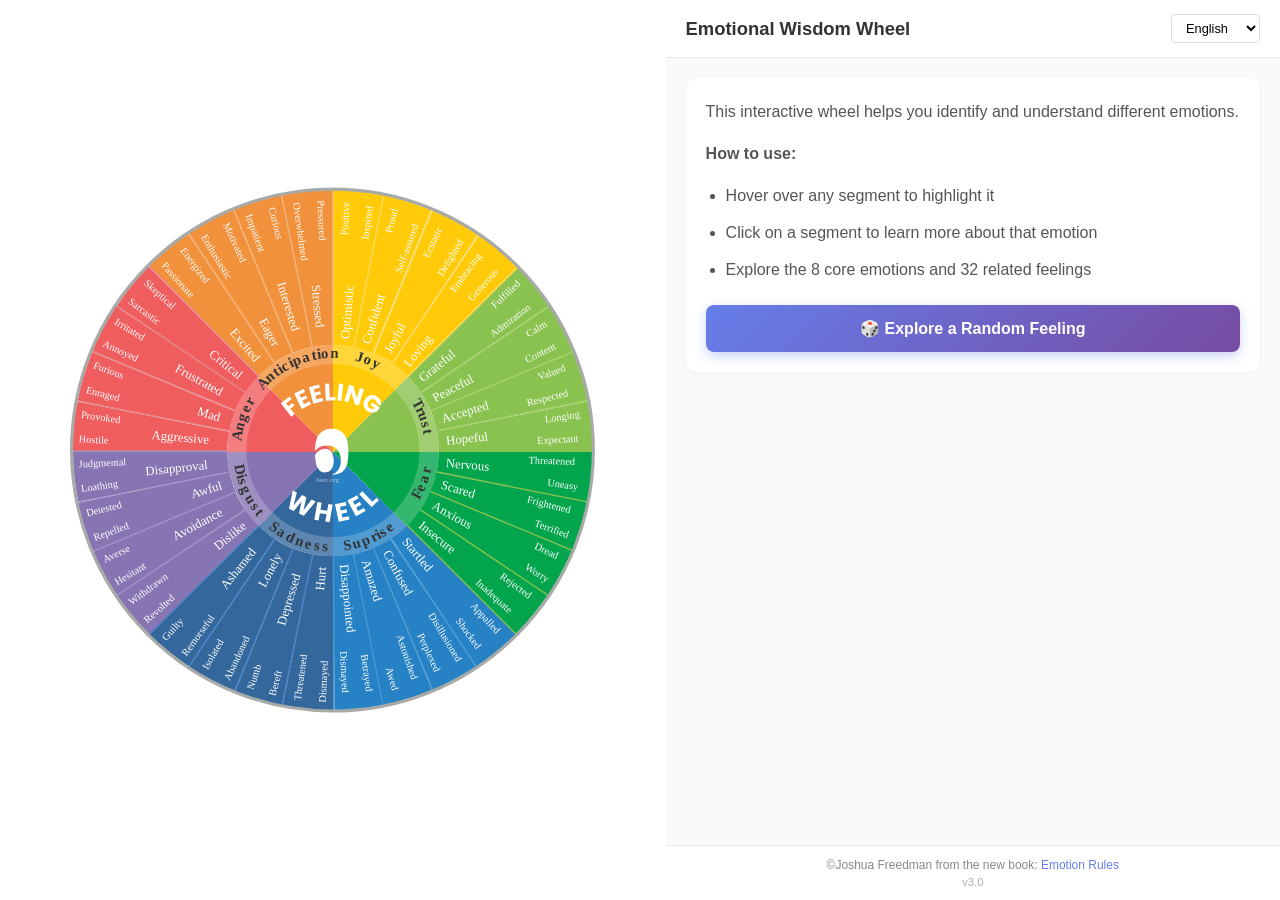
==== index.html @ 66794c17 "v3.0: Redesign with tabbed UI, emojis, and story examples Major redesign of the Emotional Wisdom Whe" ====
<!DOCTYPE html>
<html lang="en">
<head>
    <meta charset="UTF-8">
    <meta name="viewport" content="width=device-width, initial-scale=1.0">
    <title>Emotional Wisdom Wheel</title>
    <link rel="stylesheet" href="styles.css">
</head>
<body>
    <div class="container">
        <div class="wheel-section">
            <div id="svg-wrapper">
                <!-- SVG loaded dynamically via JavaScript -->
            </div>
            <!-- Selection marker shows which segment is selected -->
            <div class="selection-marker" id="selectionMarker"></div>
            <!-- Cursor glow effect -->
            <div class="cursor-glow" id="cursorGlow"></div>
        </div>

        <div class="info-section">
            <div class="panel-header">
                <h1 id="page-title">Emotional Wisdom Wheel</h1>
                <select id="language-selector" class="language-selector">
                    <option value="en">English</option>
                    <option value="es">Español</option>
                    <option value="it">Italiano</option>
                    <option value="ja">日本語</option>
                </select>
            </div>

            <!-- Emotion Header - Colored Box (hidden until selection) -->
            <div class="emotion-header" id="emotionHeader" style="display: none;">
                <div class="emotion-category" id="emotionCategory"></div>
                <div class="emotion-title-row">
                    <span class="emotion-name" id="emotionName"></span>
                    <span class="main-emoji" id="mainEmoji"></span>
                </div>
            </div>

            <!-- Toolbar (hidden until selection) -->
            <div class="toolbar" id="toolbar" style="display: none;">
                <button class="toolbar-btn active" data-tab="essentials">
                    <span class="icon">🧮</span> Essentials
                </button>
                <button class="toolbar-btn" data-tab="algebra">
                    <span class="icon">🧭</span> Algebra
                </button>
                <button class="toolbar-btn" data-tab="wisdom">
                    <span class="icon">💡</span> Wisdom
                </button>
                <button class="toolbar-btn" data-tab="examples">
                    <span class="icon">📖</span> Examples
                </button>
                <button class="toolbar-btn" data-tab="emojis">
                    <span class="icon">🤨</span> Emojis
                </button>
            </div>

            <div class="content-area" id="content-area">
                <!-- Welcome message (shown by default) -->
                <div id="welcome-message" class="welcome-message">
                    <p>This interactive wheel helps you identify and understand different emotions.</p>
                    <p><strong>How to use:</strong></p>
                    <ul>
                        <li>Hover over any segment to highlight it</li>
                        <li>Click on a segment to learn more about that emotion</li>
                        <li>Explore the 8 core emotions and 32 related feelings</li>
                    </ul>
                    <button class="random-feeling-btn" id="randomFeelingBtn">
                        🎲 Explore a Random Feeling
                    </button>
                </div>

                <!-- Essentials Tab (Default) -->
                <div id="tab-essentials" class="tab-content">
                    <div class="section-block definition-block">
                        <div class="section-label">Definition</div>
                        <p class="section-text" id="definitionText"></p>
                    </div>
                    <div class="section-block purpose-block">
                        <div class="section-label">Adaptive Purpose</div>
                        <p class="section-text" id="purposeText"></p>
                    </div>
                </div>

                <!-- Algebra Tab -->
                <div id="tab-algebra" class="tab-content">
                    <div class="section-block">
                        <div class="section-label">Emotional Algebra</div>
                        <div class="algebra-note" id="algebraText"></div>
                    </div>
                    <div class="section-block">
                        <div class="section-label">Related Feelings</div>
                        <div class="related-feelings-list" id="relatedFeelingsList"></div>
                    </div>
                    <div class="section-block">
                        <div class="section-label">Explore Related Feelings</div>
                        <div class="explore-grid" id="exploreGrid"></div>
                        <div class="opposite-card" id="oppositeCard"></div>
                    </div>
                </div>

                <!-- Wisdom Tab -->
                <div id="tab-wisdom" class="tab-content">
                    <div class="section-block">
                        <div class="section-label">Guiding Question</div>
                        <div class="wisdom-question" id="wisdomQuestion"></div>
                    </div>
                    <div class="section-block">
                        <div class="section-label">Overload Risk</div>
                        <div class="wisdom-risk" id="wisdomRisk"></div>
                    </div>
                    <div class="section-block">
                        <div class="section-label">Balance Tip</div>
                        <div class="wisdom-tip" id="wisdomTip"></div>
                    </div>
                </div>

                <!-- Examples Tab -->
                <div id="tab-examples" class="tab-content">
                    <div id="quotesContainer"></div>
                    <div class="story-card" id="storyCard">
                        <div class="story-label">Real-Life Example</div>
                        <p id="storyText"></p>
                    </div>
                </div>

                <!-- Emojis Tab -->
                <div id="tab-emojis" class="tab-content">
                    <div class="emoji-grid-equal" id="emojiGrid"></div>
                </div>
            </div>

            <div class="panel-footer">
                <p class="copyright">©Joshua Freedman from the new book: <a href="https://emotionrules.com" target="_blank">Emotion Rules</a></p>
                <p class="version">v3.0</p>
            </div>
        </div>
    </div>

    <!-- Toast notification -->
    <div class="toast" id="toast">Copied!</div>

    <script src="script.js"></script>
</body>
</html>
---- styles.css ----
* {
    margin: 0;
    padding: 0;
    box-sizing: border-box;
}

body {
    font-family: 'Segoe UI', Tahoma, Geneva, Verdana, sans-serif;
    background: #f5f6f8;
    min-height: 100vh;
}

.container {
    display: flex;
    height: 100vh;
}

/* ===== LEFT SIDE - WHEEL ===== */
.wheel-section {
    flex: 0 0 52%;
    display: flex;
    align-items: center;
    justify-content: center;
    padding: 24px;
    background: white;
    position: relative;
}

#svg-wrapper {
    width: 85%;
    height: 85%;
    display: flex;
    align-items: center;
    justify-content: center;
}

#svg-wrapper svg {
    width: 100%;
    height: 100%;
    max-width: 100%;
    max-height: 100%;
    display: block;
}

/* Make text non-clickable but allow clicks on backgrounds */
#svg-wrapper text {
    pointer-events: none;
}

#svg-wrapper g[id*="-background"] {
    pointer-events: auto;
    cursor: pointer;
}

/* Cursor glow effect on wheel */
.cursor-glow {
    position: fixed;
    width: 50px;
    height: 50px;
    background: radial-gradient(circle, rgba(255,255,255,0.7) 0%, transparent 70%);
    border-radius: 50%;
    pointer-events: none;
    transform: translate(-50%, -50%);
    z-index: 50;
    opacity: 0;
    transition: opacity 0.15s;
}

/* Selection marker on wheel */
.selection-marker {
    position: absolute;
    width: 18px;
    height: 18px;
    background: white;
    border: 3px solid #333;
    border-radius: 50%;
    box-shadow: 0 0 0 3px rgba(255,255,255,0.8), 0 2px 8px rgba(0,0,0,0.3);
    pointer-events: none;
    z-index: 60;
    transition: all 0.3s ease;
    display: none;
}

.selection-marker.visible {
    display: block;
}

.selection-marker::after {
    content: '';
    position: absolute;
    top: 50%;
    left: 50%;
    transform: translate(-50%, -50%);
    width: 6px;
    height: 6px;
    background: #333;
    border-radius: 50%;
}

/* SVG Interaction Styles - Subtle hover */
#svg-wrapper g[id*="-1-"],
#svg-wrapper g[id*="-2-"],
#svg-wrapper g[id*="-3-"],
#svg-wrapper g[id*="-4-"] {
    cursor: pointer;
    transition: filter 0.15s ease, opacity 0.15s ease;
}

/* Hover effect - subtle brightness */
#svg-wrapper g[id*="-1-"]:hover,
#svg-wrapper g[id*="-2-"]:hover,
#svg-wrapper g[id*="-3-"]:hover,
#svg-wrapper g[id*="-4-"]:hover,
#svg-wrapper g[id*="-background"]:hover {
    filter: brightness(1.08);
}

/* Active/Selected state */
#svg-wrapper g.active {
    filter: brightness(1.1) drop-shadow(0 0 6px rgba(0, 0, 0, 0.2));
}

/* ===== RIGHT SIDE - INFO PANEL ===== */
.info-section {
    flex: 0 0 48%;
    background: #fafafa;
    display: flex;
    flex-direction: column;
    overflow: hidden;
}

/* Panel header */
.panel-header {
    padding: 14px 20px;
    background: white;
    border-bottom: 1px solid #e8e8e8;
    display: flex;
    justify-content: space-between;
    align-items: center;
}

.panel-header h1 {
    font-size: 1.15rem;
    color: #333;
    font-weight: 600;
}

.language-selector {
    padding: 5px 10px;
    border: 1px solid #ddd;
    border-radius: 4px;
    font-size: 0.8rem;
    background: white;
    cursor: pointer;
}

/* ===== EMOTION HEADER - COLORED BOX ===== */
.emotion-header {
    margin: 16px;
    padding: 18px 20px;
    border-radius: 12px;
    color: white;
    animation: fadeIn 0.3s ease;
}

/* Category-specific header colors */
.emotion-header.joy {
    background: linear-gradient(135deg, #ffcb09 0%, #f5bc00 100%);
    box-shadow: 0 4px 12px rgba(255, 203, 9, 0.35);
}
.emotion-header.trust {
    background: linear-gradient(135deg, #89c24f 0%, #7ab343 100%);
    box-shadow: 0 4px 12px rgba(137, 194, 79, 0.35);
}
.emotion-header.fear {
    background: linear-gradient(135deg, #03a54c 0%, #029a45 100%);
    box-shadow: 0 4px 12px rgba(3, 165, 76, 0.35);
}
.emotion-header.surprise {
    background: linear-gradient(135deg, #2782c5 0%, #2276b5 100%);
    box-shadow: 0 4px 12px rgba(39, 130, 197, 0.35);
}
.emotion-header.sadness {
    background: linear-gradient(135deg, #34689d 0%, #2d5a8a 100%);
    box-shadow: 0 4px 12px rgba(52, 104, 157, 0.35);
}
.emotion-header.disgust {
    background: linear-gradient(135deg, #8774b3 0%, #7a67a6 100%);
    box-shadow: 0 4px 12px rgba(135, 116, 179, 0.35);
}
.emotion-header.anger {
    background: linear-gradient(135deg, #f05d5f 0%, #e54d4f 100%);
    box-shadow: 0 4px 12px rgba(240, 93, 95, 0.35);
}
.emotion-header.anticipation {
    background: linear-gradient(135deg, #f2913b 0%, #e88530 100%);
    box-shadow: 0 4px 12px rgba(242, 145, 59, 0.35);
}

.emotion-category {
    font-size: 0.7rem;
    text-transform: uppercase;
    letter-spacing: 1.5px;
    opacity: 0.85;
    margin-bottom: 4px;
}

.emotion-title-row {
    display: flex;
    align-items: center;
    gap: 10px;
}

.emotion-name {
    font-size: 1.9rem;
    font-weight: 700;
}

.main-emoji {
    font-size: 1.8rem;
}

/* ===== TOOLBAR ===== */
.toolbar {
    display: flex;
    padding: 0 16px;
    background: white;
    border-bottom: 1px solid #e8e8e8;
}

.toolbar-btn {
    display: flex;
    align-items: center;
    gap: 6px;
    padding: 12px 14px;
    border: none;
    background: transparent;
    font-size: 0.82rem;
    font-weight: 500;
    color: #666;
    cursor: pointer;
    transition: all 0.2s;
    border-bottom: 2px solid transparent;
    margin-bottom: -1px;
}

.toolbar-btn:hover {
    color: #333;
    background: #f8f8f8;
}

.toolbar-btn.active {
    color: #03a54c;
    border-bottom-color: #03a54c;
    background: white;
}

.toolbar-btn .icon {
    font-size: 1rem;
}

/* ===== CONTENT AREA ===== */
.content-area {
    flex: 1;
    overflow-y: auto;
    padding: 20px;
}

.tab-content {
    display: none;
    animation: fadeIn 0.25s ease;
}

.tab-content.active {
    display: block;
}

@keyframes fadeIn {
    from { opacity: 0; transform: translateY(6px); }
    to { opacity: 1; transform: translateY(0); }
}

/* Welcome message */
.welcome-message {
    padding: 20px;
    background: white;
    border-radius: 10px;
    box-shadow: 0 1px 4px rgba(0,0,0,0.04);
}

.welcome-message p {
    color: #555;
    line-height: 1.7;
    margin-bottom: 15px;
}

.welcome-message ul {
    color: #555;
    margin-left: 20px;
    line-height: 1.8;
}

.welcome-message ul li {
    margin-bottom: 8px;
}

/* Random Feeling Button */
.random-feeling-btn {
    display: block;
    width: 100%;
    margin-top: 20px;
    padding: 14px 24px;
    background: linear-gradient(135deg, #667eea 0%, #764ba2 100%);
    color: white;
    border: none;
    border-radius: 8px;
    font-size: 1rem;
    font-weight: 600;
    cursor: pointer;
    transition: all 0.2s;
    box-shadow: 0 4px 12px rgba(102, 126, 234, 0.35);
}

.random-feeling-btn:hover {
    transform: translateY(-2px);
    box-shadow: 0 6px 16px rgba(102, 126, 234, 0.45);
}

.random-feeling-btn:active {
    transform: translateY(0);
}

/* ===== SECTION BLOCKS ===== */
.section-block {
    background: white;
    border-radius: 10px;
    padding: 16px 18px;
    margin-bottom: 12px;
    box-shadow: 0 1px 4px rgba(0,0,0,0.04);
}

.section-label {
    font-size: 0.7rem;
    font-weight: 600;
    text-transform: uppercase;
    letter-spacing: 0.5px;
    color: #888;
    margin-bottom: 8px;
}

.section-text {
    font-size: 0.92rem;
    line-height: 1.6;
    color: #444;
}

/* Essentials Tab */
.definition-block {
    border-left: 3px solid #03a54c;
    padding-left: 14px;
}

.purpose-block {
    background: linear-gradient(135deg, #f0fdf4 0%, #dcfce7 100%);
    border-left: 3px solid #16a34a;
}

.purpose-block .section-label {
    color: #16a34a;
}

/* ===== ALGEBRA TAB ===== */
.algebra-note {
    padding: 14px;
    background: linear-gradient(135deg, #f0f4ff 0%, #e8f0ff 100%);
    border-radius: 8px;
    font-size: 0.88rem;
    line-height: 1.55;
    color: #444;
    border-left: 3px solid #667eea;
}

.algebra-note strong {
    color: #667eea;
}

.related-feelings-list {
    display: flex;
    flex-direction: column;
    gap: 8px;
}

.related-item {
    display: flex;
    align-items: center;
    gap: 12px;
    padding: 12px 14px;
    background: #f8f9fa;
    border-radius: 8px;
    transition: all 0.15s;
    cursor: pointer;
}

.related-item:hover {
    background: #e8f5e9;
    transform: translateX(4px);
}

.related-emojis {
    font-size: 1.15rem;
    min-width: 55px;
}

.related-name {
    flex: 1;
    font-weight: 500;
    color: #333;
    font-size: 0.9rem;
}

.copy-btn {
    padding: 5px 12px;
    background: #e8e8e8;
    border: none;
    border-radius: 5px;
    font-size: 0.72rem;
    cursor: pointer;
    transition: all 0.15s;
    color: #555;
}

.copy-btn:hover {
    background: #03a54c;
    color: white;
}

.explore-grid {
    display: flex;
    flex-wrap: wrap;
    gap: 8px;
}

.explore-card,
.explore-chip {
    display: flex;
    align-items: center;
    gap: 6px;
    padding: 8px 14px;
    background: #f0f0f0;
    border-radius: 20px;
    font-size: 0.82rem;
    cursor: pointer;
    transition: all 0.15s;
}

.explore-card:hover,
.explore-chip:hover {
    background: #667eea;
    color: white;
}

.explore-emoji,
.explore-chip .chip-emoji {
    font-size: 0.95rem;
}

.explore-name {
    font-weight: 500;
}

/* Feeling chips in Algebra tab */
.feeling-chip {
    display: inline-flex;
    align-items: center;
    gap: 6px;
    padding: 8px 14px;
    background: #f0f0f0;
    border-radius: 20px;
    font-size: 0.85rem;
    margin-right: 6px;
    margin-bottom: 6px;
}

/* Opposite card structure */
.opposite-label {
    font-size: 0.7rem;
    font-weight: 600;
    text-transform: uppercase;
    letter-spacing: 0.5px;
    color: #b91c1c;
    margin-bottom: 8px;
}

.opposite-content {
    display: flex;
    align-items: center;
    gap: 10px;
}

.opposite-name {
    font-weight: 600;
    color: #991b1b;
    font-size: 0.95rem;
}

/* No content message */
.no-content {
    color: #888;
    font-style: italic;
    padding: 20px;
    text-align: center;
}

.opposite-card {
    display: flex;
    align-items: center;
    gap: 14px;
    padding: 14px 16px;
    background: linear-gradient(135deg, #fef3f2 0%, #fee2e2 100%);
    border-radius: 10px;
    cursor: pointer;
    transition: all 0.2s;
    margin-top: 12px;
    border: 1px solid #fecaca;
}

.opposite-card:hover {
    transform: translateY(-2px);
    box-shadow: 0 4px 12px rgba(239, 68, 68, 0.15);
}

.opposite-emoji {
    font-size: 1.4rem;
}

.opposite-info .name {
    font-weight: 600;
    color: #991b1b;
    font-size: 0.95rem;
}

.opposite-info .category {
    font-size: 0.72rem;
    color: #b91c1c;
    opacity: 0.8;
}

/* ===== WISDOM TAB ===== */
.wisdom-question {
    padding: 16px;
    background: #f8f9ff;
    border-radius: 8px;
    font-style: italic;
    font-size: 1rem;
    line-height: 1.55;
    color: #333;
    border-left: 3px solid #667eea;
}

.wisdom-risk {
    padding: 14px;
    background: #fffbeb;
    border-radius: 8px;
    font-size: 0.88rem;
    line-height: 1.55;
    color: #92400e;
    border-left: 3px solid #f59e0b;
}

.wisdom-tip {
    padding: 14px;
    background: #f0fdf4;
    border-radius: 8px;
    font-size: 0.88rem;
    line-height: 1.55;
    color: #166534;
    border-left: 3px solid #22c55e;
}

/* ===== EXAMPLES TAB ===== */
.quote-card {
    padding: 14px 16px;
    background: white;
    border-radius: 8px;
    margin-bottom: 10px;
    border-left: 3px solid #667eea;
    box-shadow: 0 1px 3px rgba(0,0,0,0.04);
}

.quote-text {
    font-style: italic;
    font-size: 0.95rem;
    line-height: 1.5;
    color: #333;
}

.quote-attribution {
    font-size: 0.8rem;
    color: #666;
    margin-top: 6px;
}

.story-card {
    padding: 16px;
    background: linear-gradient(135deg, #fef3c7 0%, #fde68a 100%);
    border-radius: 10px;
    margin-top: 14px;
}

.story-card .story-label {
    font-size: 0.7rem;
    font-weight: 600;
    text-transform: uppercase;
    color: #92400e;
    margin-bottom: 8px;
}

.story-card p {
    font-size: 0.88rem;
    line-height: 1.6;
    color: #78350f;
}

/* ===== EMOJIS TAB ===== */
.emoji-grid-equal {
    display: grid;
    grid-template-columns: repeat(2, 1fr);
    gap: 12px;
}

.emoji-card,
.emoji-card-equal {
    background: white;
    border-radius: 12px;
    padding: 20px 16px;
    text-align: center;
    transition: all 0.15s;
    border: 2px solid #e8e8e8;
}

.emoji-card:hover,
.emoji-card-equal:hover {
    border-color: #03a54c;
    transform: translateY(-2px);
    box-shadow: 0 4px 12px rgba(0,0,0,0.08);
}

.emoji-display,
.emoji-card-equal .emojis {
    font-size: 2.2rem;
    margin-bottom: 8px;
}

.emoji-label,
.emoji-card-equal .name {
    font-size: 0.9rem;
    font-weight: 500;
    color: #333;
    margin-bottom: 10px;
}

.copy-emoji-btn,
.emoji-copy-btn {
    padding: 8px 16px;
    background: #03a54c;
    color: white;
    border: none;
    border-radius: 6px;
    font-size: 0.8rem;
    font-weight: 500;
    cursor: pointer;
    transition: all 0.2s;
}

.copy-emoji-btn:hover,
.emoji-copy-btn:hover {
    background: #028a3d;
    transform: translateY(-1px);
}

/* ===== FOOTER ===== */
.panel-footer {
    padding: 12px 20px;
    background: white;
    border-top: 1px solid #e8e8e8;
    text-align: center;
}

.panel-footer .copyright {
    font-size: 0.75rem;
    color: #888;
    margin-bottom: 4px;
}

.panel-footer .copyright a {
    color: #667eea;
    text-decoration: none;
}

.panel-footer .copyright a:hover {
    text-decoration: underline;
}

.panel-footer .version {
    font-size: 0.7rem;
    color: #aaa;
}

/* ===== TOAST NOTIFICATION ===== */
.toast {
    position: fixed;
    bottom: 24px;
    left: 50%;
    transform: translateX(-50%) translateY(100px);
    background: #333;
    color: white;
    padding: 12px 24px;
    border-radius: 8px;
    font-size: 0.9rem;
    z-index: 1000;
    transition: transform 0.3s ease;
}

.toast.show,
.toast.visible {
    transform: translateX(-50%) translateY(0);
}

/* ===== RESPONSIVE DESIGN ===== */
@media (max-width: 1200px) {
    .container {
        flex-direction: column;
        height: auto;
    }

    .wheel-section {
        flex: 0 0 auto;
        width: 100%;
        min-height: 60vh;
        padding: 20px;
    }

    .info-section {
        flex: 0 0 auto;
        width: 100%;
        min-height: 400px;
    }

    #svg-wrapper {
        width: 95%;
        height: auto;
    }

    #svg-wrapper svg {
        max-width: 90vw;
        max-height: 55vh;
    }
}

@media (max-width: 768px) {
    .panel-header h1 {
        font-size: 1rem;
    }

    .toolbar-btn {
        padding: 10px 8px;
        font-size: 0.75rem;
    }

    .toolbar-btn .icon {
        font-size: 0.9rem;
    }

    .emotion-name {
        font-size: 1.5rem;
    }

    .emoji-grid-equal {
        grid-template-columns: repeat(2, 1fr);
        gap: 8px;
    }

    .emoji-card-equal {
        padding: 14px 10px;
    }

    .emoji-card-equal .emojis {
        font-size: 1.8rem;
    }
}
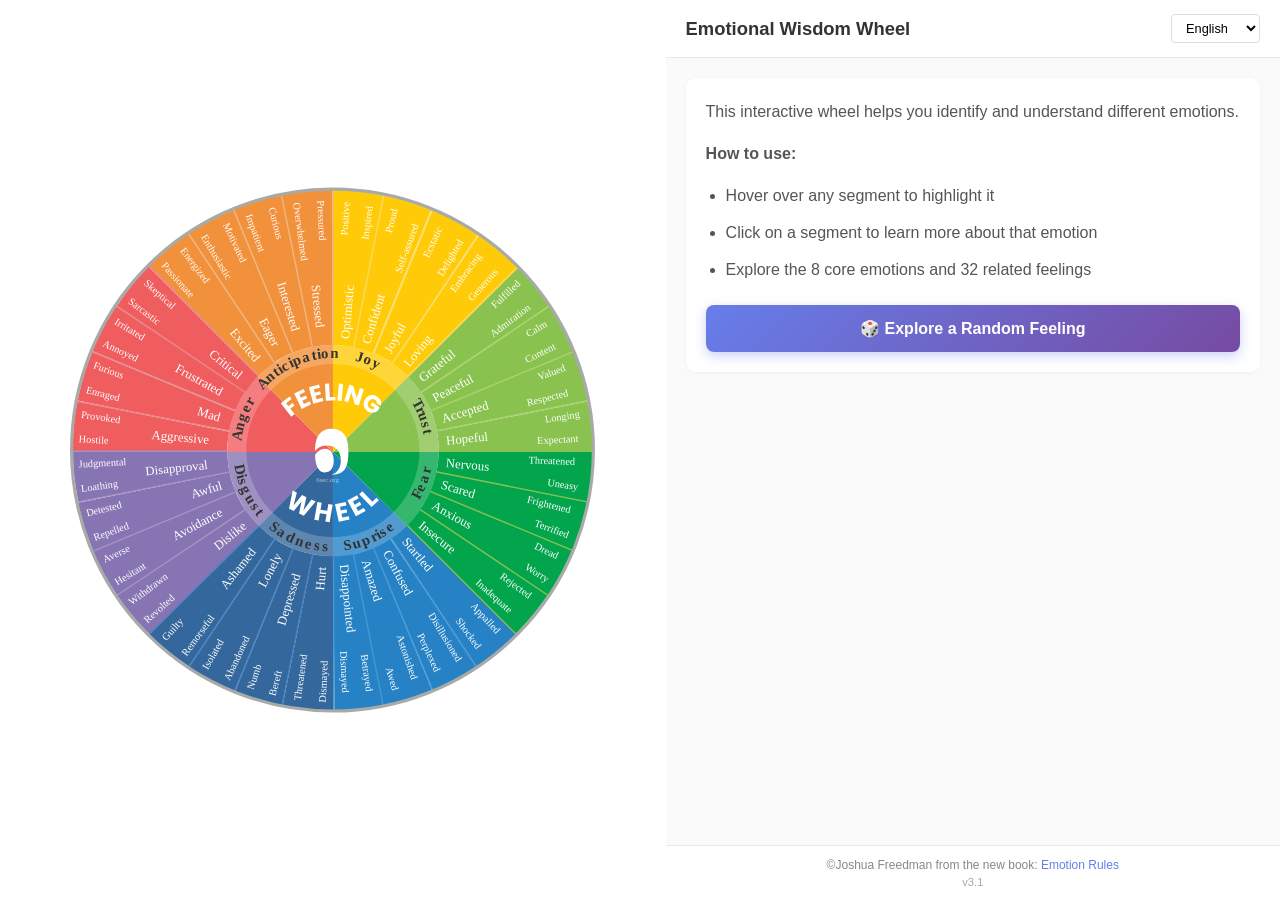
==== commit a3a85011: "v3.1: Add stories to all languages, fix translations, add Japanese locale - Fix story field not bein" ====
--- a/index.html
+++ b/index.html
@@ -134,7 +134,7 @@
 
             <div class="panel-footer">
                 <p class="copyright">©Joshua Freedman from the new book: <a href="https://emotionrules.com" target="_blank">Emotion Rules</a></p>
-                <p class="version">v3.0</p>
+                <p class="version">v3.1</p>
             </div>
         </div>
     </div>
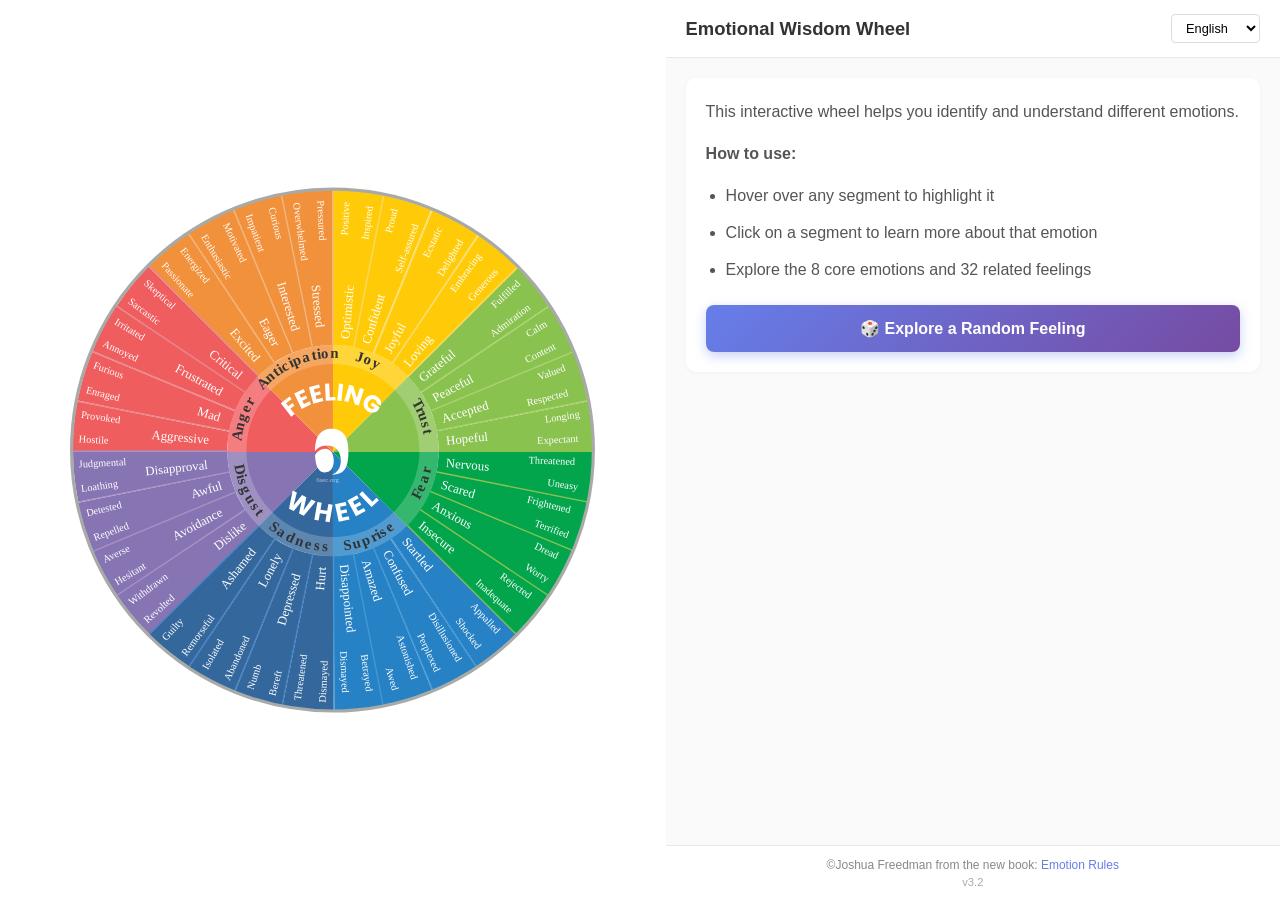
==== commit a45f9743: "Add Pardot subscriber gating for Wisdom and Examples tabs - Gate Wisdom and Examples tabs behind ema" ====
--- a/index.html
+++ b/index.html
@@ -134,7 +134,7 @@
 
             <div class="panel-footer">
                 <p class="copyright">©Joshua Freedman from the new book: <a href="https://emotionrules.com" target="_blank">Emotion Rules</a></p>
-                <p class="version">v3.1</p>
+                <p class="version">v3.2</p>
             </div>
         </div>
     </div>
--- a/styles.css
+++ b/styles.css
@@ -788,3 +788,228 @@
         font-size: 1.8rem;
     }
 }
+
+/* ===== SUBSCRIBER GATING ===== */
+
+/* Gated tab button styling */
+.toolbar-btn.gated {
+    position: relative;
+    opacity: 0.7;
+}
+
+.toolbar-btn .lock-icon {
+    font-size: 0.7rem;
+    margin-left: 4px;
+}
+
+.toolbar-btn.gated:hover {
+    opacity: 1;
+}
+
+/* ===== SUBSCRIBE MODAL ===== */
+.subscribe-modal {
+    position: fixed;
+    top: 0;
+    left: 0;
+    right: 0;
+    bottom: 0;
+    z-index: 2000;
+    display: flex;
+    align-items: center;
+    justify-content: center;
+    opacity: 0;
+    visibility: hidden;
+    transition: all 0.3s ease;
+}
+
+.subscribe-modal.visible {
+    opacity: 1;
+    visibility: visible;
+}
+
+.subscribe-modal-backdrop {
+    position: absolute;
+    top: 0;
+    left: 0;
+    right: 0;
+    bottom: 0;
+    background: rgba(0, 0, 0, 0.6);
+    backdrop-filter: blur(4px);
+}
+
+.subscribe-modal-content {
+    position: relative;
+    background: white;
+    border-radius: 16px;
+    padding: 32px;
+    max-width: 420px;
+    width: 90%;
+    box-shadow: 0 20px 60px rgba(0, 0, 0, 0.3);
+    transform: translateY(20px);
+    transition: transform 0.3s ease;
+}
+
+.subscribe-modal.visible .subscribe-modal-content {
+    transform: translateY(0);
+}
+
+.subscribe-modal-close {
+    position: absolute;
+    top: 12px;
+    right: 12px;
+    width: 32px;
+    height: 32px;
+    border: none;
+    background: #f0f0f0;
+    border-radius: 50%;
+    font-size: 1.4rem;
+    color: #666;
+    cursor: pointer;
+    display: flex;
+    align-items: center;
+    justify-content: center;
+    transition: all 0.2s;
+}
+
+.subscribe-modal-close:hover {
+    background: #e0e0e0;
+    color: #333;
+}
+
+.subscribe-modal-header {
+    text-align: center;
+    margin-bottom: 16px;
+}
+
+.subscribe-modal-icon {
+    font-size: 2.5rem;
+    display: block;
+    margin-bottom: 8px;
+}
+
+.subscribe-modal-header h2 {
+    font-size: 1.5rem;
+    color: #333;
+    margin: 0;
+}
+
+.subscribe-modal-description {
+    text-align: center;
+    color: #666;
+    font-size: 0.95rem;
+    line-height: 1.5;
+    margin-bottom: 24px;
+}
+
+/* Subscribe Form */
+.subscribe-form {
+    display: flex;
+    flex-direction: column;
+    gap: 14px;
+}
+
+.subscribe-form .form-group {
+    display: flex;
+    flex-direction: column;
+}
+
+.subscribe-form input,
+.subscribe-form select {
+    padding: 14px 16px;
+    border: 2px solid #e8e8e8;
+    border-radius: 10px;
+    font-size: 1rem;
+    transition: all 0.2s;
+    background: white;
+}
+
+.subscribe-form input:focus,
+.subscribe-form select:focus {
+    outline: none;
+    border-color: #03a54c;
+    box-shadow: 0 0 0 3px rgba(3, 165, 76, 0.1);
+}
+
+.subscribe-form input::placeholder {
+    color: #aaa;
+}
+
+.subscribe-form select {
+    cursor: pointer;
+    appearance: none;
+    background-image: url("data:image/svg+xml,%3Csvg xmlns='http://www.w3.org/2000/svg' width='12' height='12' viewBox='0 0 12 12'%3E%3Cpath fill='%23666' d='M6 8L1 3h10z'/%3E%3C/svg%3E");
+    background-repeat: no-repeat;
+    background-position: right 14px center;
+    padding-right: 40px;
+}
+
+.subscribe-submit-btn {
+    padding: 16px 24px;
+    background: linear-gradient(135deg, #03a54c 0%, #028a3d 100%);
+    color: white;
+    border: none;
+    border-radius: 10px;
+    font-size: 1.1rem;
+    font-weight: 600;
+    cursor: pointer;
+    transition: all 0.2s;
+    box-shadow: 0 4px 12px rgba(3, 165, 76, 0.3);
+    margin-top: 8px;
+}
+
+.subscribe-submit-btn:hover:not(:disabled) {
+    transform: translateY(-2px);
+    box-shadow: 0 6px 16px rgba(3, 165, 76, 0.4);
+}
+
+.subscribe-submit-btn:disabled {
+    opacity: 0.7;
+    cursor: not-allowed;
+}
+
+.subscribe-privacy {
+    text-align: center;
+    font-size: 0.8rem;
+    color: #888;
+    margin-top: 16px;
+    margin-bottom: 0;
+}
+
+/* Loading spinner */
+.loading-spinner {
+    display: inline-block;
+    width: 16px;
+    height: 16px;
+    border: 2px solid rgba(255, 255, 255, 0.3);
+    border-radius: 50%;
+    border-top-color: white;
+    animation: spin 0.8s linear infinite;
+    vertical-align: middle;
+    margin-right: 8px;
+}
+
+@keyframes spin {
+    to { transform: rotate(360deg); }
+}
+
+/* Mobile responsive for modal */
+@media (max-width: 480px) {
+    .subscribe-modal-content {
+        padding: 24px 20px;
+        margin: 16px;
+    }
+
+    .subscribe-modal-header h2 {
+        font-size: 1.3rem;
+    }
+
+    .subscribe-form input,
+    .subscribe-form select {
+        padding: 12px 14px;
+    }
+
+    .subscribe-submit-btn {
+        padding: 14px 20px;
+        font-size: 1rem;
+    }
+}
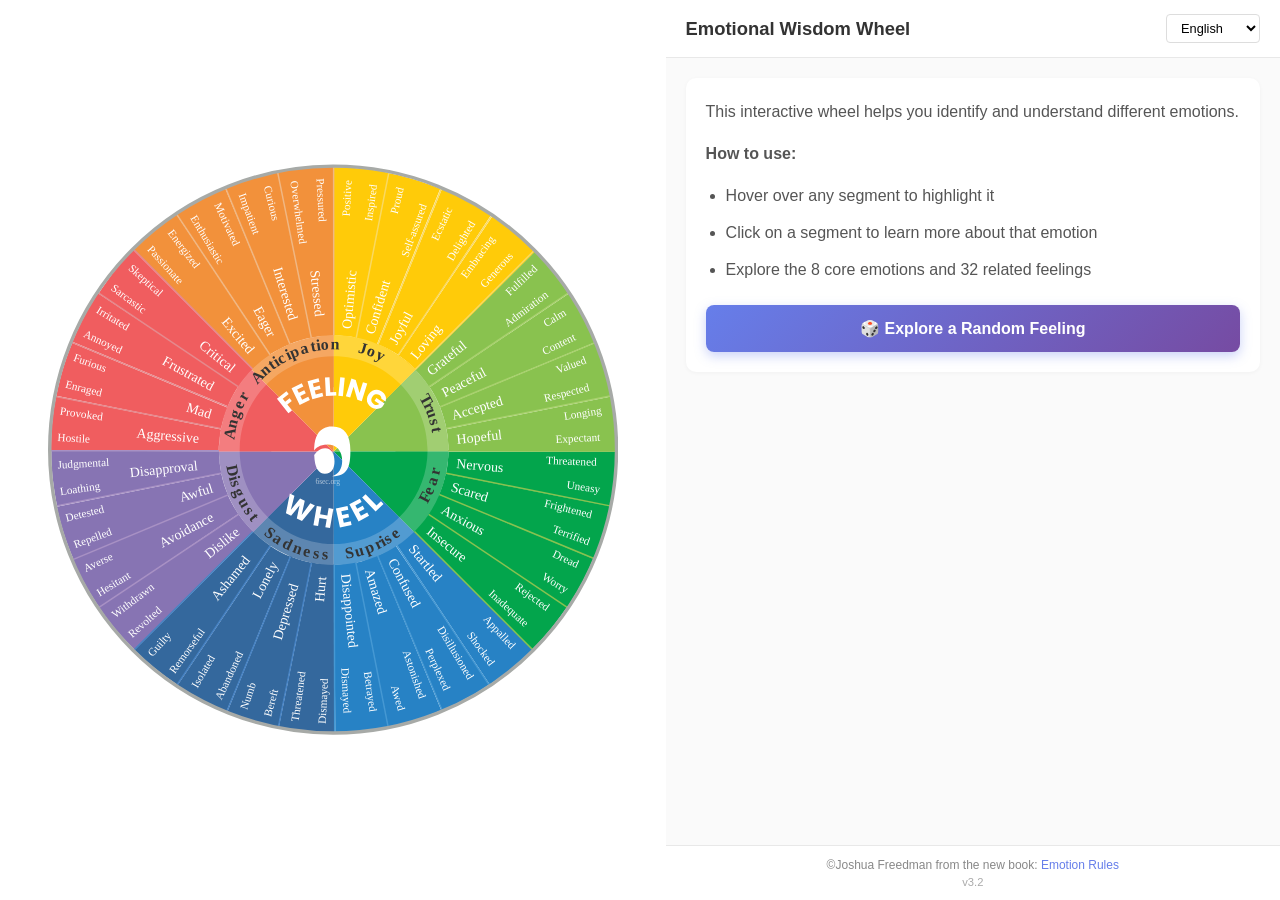
==== commit fe3573b6: "Add Simplified Chinese (zh-CN) translation - New locale file locales/zh.json with all 32 emotions, U" ====
--- a/index.html
+++ b/index.html
@@ -26,6 +26,7 @@
                     <option value="es">Español</option>
                     <option value="it">Italiano</option>
                     <option value="ja">日本語</option>
+                    <option value="zh">简体中文</option>
                 </select>
             </div>
 
@@ -82,6 +83,14 @@
                         <div class="section-label">Adaptive Purpose</div>
                         <p class="section-text" id="purposeText"></p>
                     </div>
+                    <!-- About/Book promo card -->
+                    <div class="about-card" id="aboutCard">
+                        <button class="about-close-btn" id="aboutCloseBtn" title="Close">×</button>
+                        <div class="about-title">About</div>
+                        <p>Emotions can be confusing, but they have their own logic... they follow "rules." That's what you'll get from book <a href="https://www.6seconds.org/emotionrules" target="_blank"><em>Emotion Rules, The Science and Practice of Emotional Wisdom.</em></a></p>
+                        <p>This Emotional Wisdom Wheel is based on the concepts in the book, and Six Seconds' methodology for helping people grow and practice emotional intelligence.</p>
+                    </div>
+                    <button class="about-reopen-btn" id="aboutReopenBtn" title="Show About">ℹ️ About</button>
                 </div>
 
                 <!-- Algebra Tab -->
--- a/styles.css
+++ b/styles.css
@@ -21,14 +21,14 @@
     display: flex;
     align-items: center;
     justify-content: center;
-    padding: 24px;
+    padding: 16px;
     background: white;
     position: relative;
 }
 
 #svg-wrapper {
-    width: 85%;
-    height: 85%;
+    width: 92%;
+    height: 92%;
     display: flex;
     align-items: center;
     justify-content: center;
@@ -369,6 +369,99 @@
     color: #16a34a;
 }
 
+/* About/Book promo card - styled like definition block */
+.about-card {
+    position: relative;
+    background: white;
+    border-radius: 10px;
+    padding: 16px 18px;
+    padding-right: 36px;
+    margin-top: 12px;
+    box-shadow: 0 1px 4px rgba(0,0,0,0.04);
+    border-left: 3px solid #03a54c;
+}
+
+.about-card.hidden {
+    display: none;
+}
+
+.about-title {
+    font-size: 0.7rem;
+    font-weight: 600;
+    text-transform: uppercase;
+    letter-spacing: 0.5px;
+    color: #888;
+    margin-bottom: 8px;
+}
+
+.about-card p {
+    font-size: 0.92rem;
+    line-height: 1.6;
+    color: #444;
+    margin: 0 0 10px 0;
+}
+
+.about-card p:last-of-type {
+    margin-bottom: 0;
+}
+
+.about-card a {
+    color: #03a54c;
+    text-decoration: none;
+    font-weight: 500;
+}
+
+.about-card a:hover {
+    text-decoration: underline;
+}
+
+.about-close-btn {
+    position: absolute;
+    top: 8px;
+    right: 8px;
+    width: 24px;
+    height: 24px;
+    border: none;
+    background: rgba(3, 165, 76, 0.1);
+    border-radius: 50%;
+    font-size: 1.1rem;
+    color: #888;
+    cursor: pointer;
+    display: flex;
+    align-items: center;
+    justify-content: center;
+    transition: all 0.2s;
+    line-height: 1;
+}
+
+.about-close-btn:hover {
+    background: rgba(3, 165, 76, 0.2);
+    color: #333;
+}
+
+.about-reopen-btn {
+    display: none;
+    margin-top: 12px;
+    padding: 8px 14px;
+    background: #f0fdf4;
+    border: 1px solid #86efac;
+    border-radius: 20px;
+    font-size: 0.8rem;
+    color: #166534;
+    cursor: pointer;
+    transition: all 0.2s;
+}
+
+.about-reopen-btn.visible {
+    display: inline-flex;
+    align-items: center;
+    gap: 4px;
+}
+
+.about-reopen-btn:hover {
+    background: #dcfce7;
+}
+
 /* ===== ALGEBRA TAB ===== */
 .algebra-note {
     padding: 14px;
@@ -709,9 +802,9 @@
 /* ===== TOAST NOTIFICATION ===== */
 .toast {
     position: fixed;
-    bottom: 24px;
+    top: 20px;
     left: 50%;
-    transform: translateX(-50%) translateY(100px);
+    transform: translateX(-50%) translateY(-100px);
     background: #333;
     color: white;
     padding: 12px 24px;
@@ -719,11 +812,35 @@
     font-size: 0.9rem;
     z-index: 1000;
     transition: transform 0.3s ease;
+    box-shadow: 0 4px 12px rgba(0,0,0,0.2);
 }
 
 .toast.show,
 .toast.visible {
     transform: translateX(-50%) translateY(0);
+}
+
+/* ===== IFRAME EMBED OPTIMIZATION ===== */
+/* Detect if we're in an iframe and adjust layout */
+@media (min-width: 1201px) {
+    /* When in iframe, ensure wheel is properly centered and sized */
+    .wheel-section {
+        display: flex;
+        align-items: center;
+        justify-content: center;
+    }
+
+    #svg-wrapper {
+        width: 90%;
+        height: 90%;
+        max-height: calc(100vh - 48px);
+    }
+
+    #svg-wrapper svg {
+        width: 100%;
+        height: 100%;
+        object-fit: contain;
+    }
 }
 
 /* ===== RESPONSIVE DESIGN ===== */
@@ -975,6 +1092,33 @@
     margin-bottom: 0;
 }
 
+.subscribe-privacy a {
+    color: #03a54c;
+    text-decoration: none;
+}
+
+.subscribe-privacy a:hover {
+    text-decoration: underline;
+}
+
+.subscribe-gdpr {
+    text-align: center;
+    font-size: 0.7rem;
+    color: #999;
+    margin-top: 10px;
+    margin-bottom: 0;
+    line-height: 1.4;
+}
+
+/* Welcome back modal */
+.welcome-content {
+    text-align: center;
+}
+
+.welcome-content .subscribe-modal-description {
+    margin-bottom: 20px;
+}
+
 /* Loading spinner */
 .loading-spinner {
     display: inline-block;
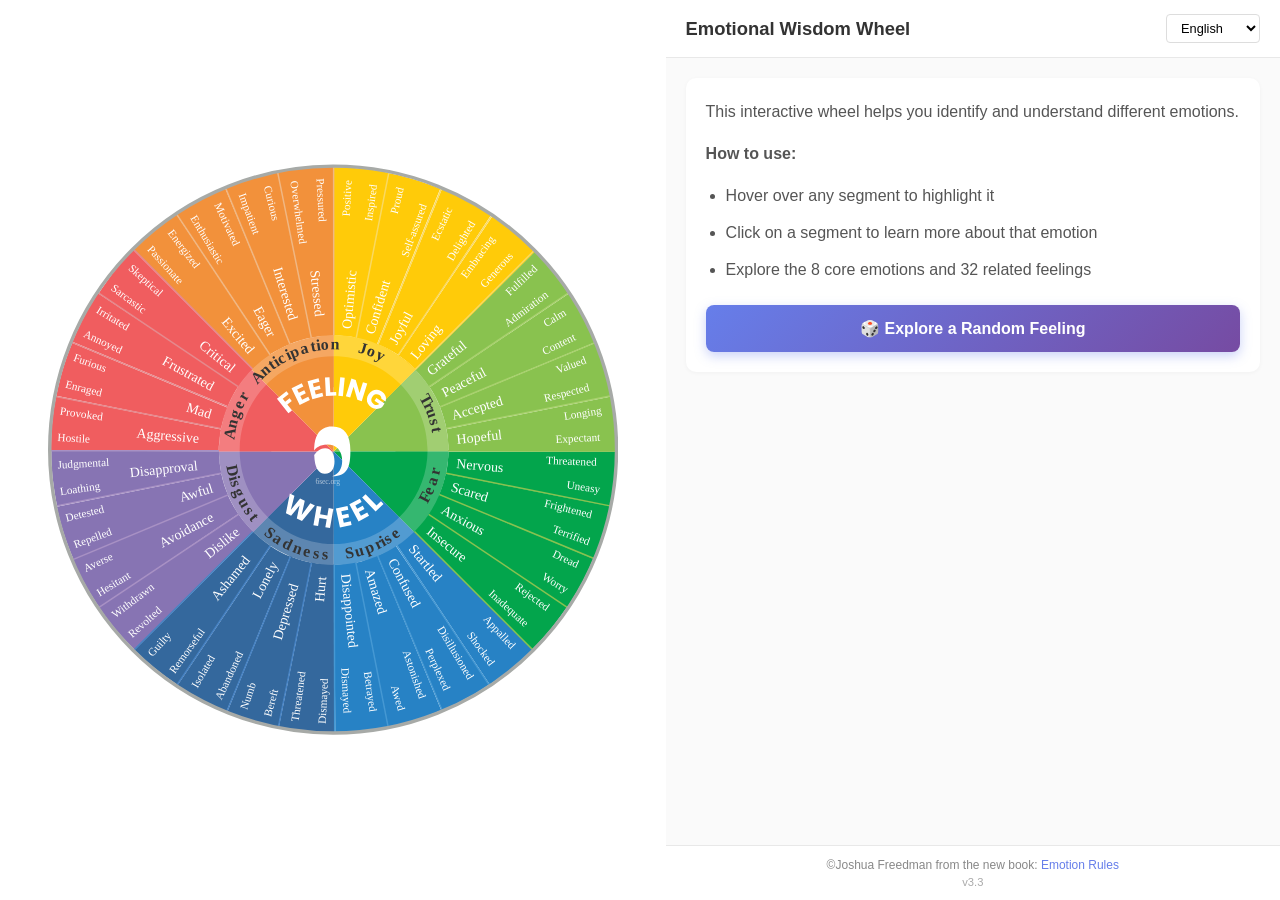
==== commit f3efb239: "Fix i18n for welcome/about text, rename Opposite Feeling label, bump v3.3 - Wire howToUseSteps from " ====
--- a/index.html
+++ b/index.html
@@ -143,7 +143,7 @@
 
             <div class="panel-footer">
                 <p class="copyright">©Joshua Freedman from the new book: <a href="https://emotionrules.com" target="_blank">Emotion Rules</a></p>
-                <p class="version">v3.2</p>
+                <p class="version">v3.3</p>
             </div>
         </div>
     </div>
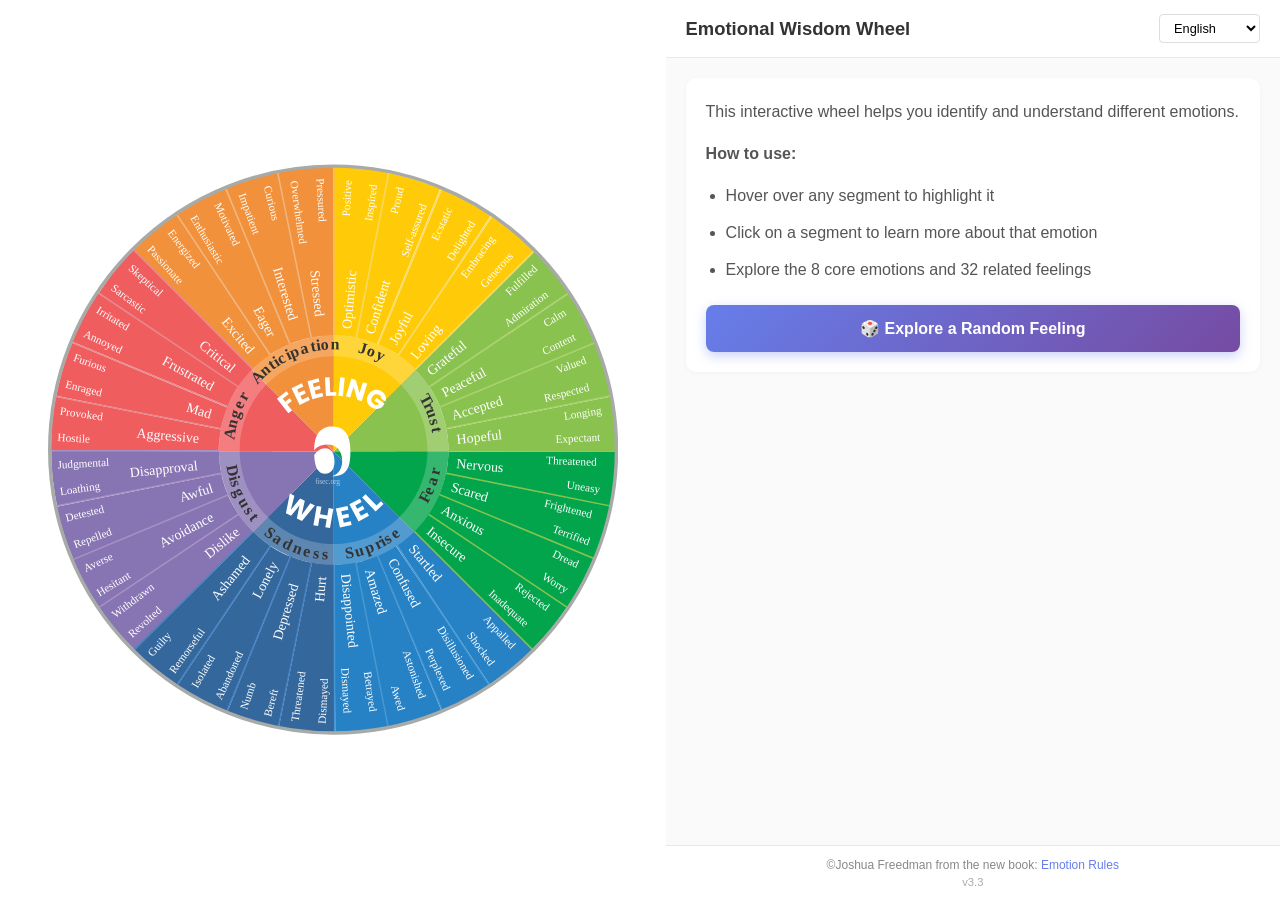
==== commit e67638ed: "Add Vietnamese (vi) translation - Add locales/vi.json with full AI translation of all UI strings and" ====
--- a/index.html
+++ b/index.html
@@ -27,6 +27,8 @@
                     <option value="it">Italiano</option>
                     <option value="ja">日本語</option>
                     <option value="zh">简体中文</option>
+                    <option value="ko">한국어</option>
+                    <option value="vi">Tiếng Việt</option>
                 </select>
             </div>
 
